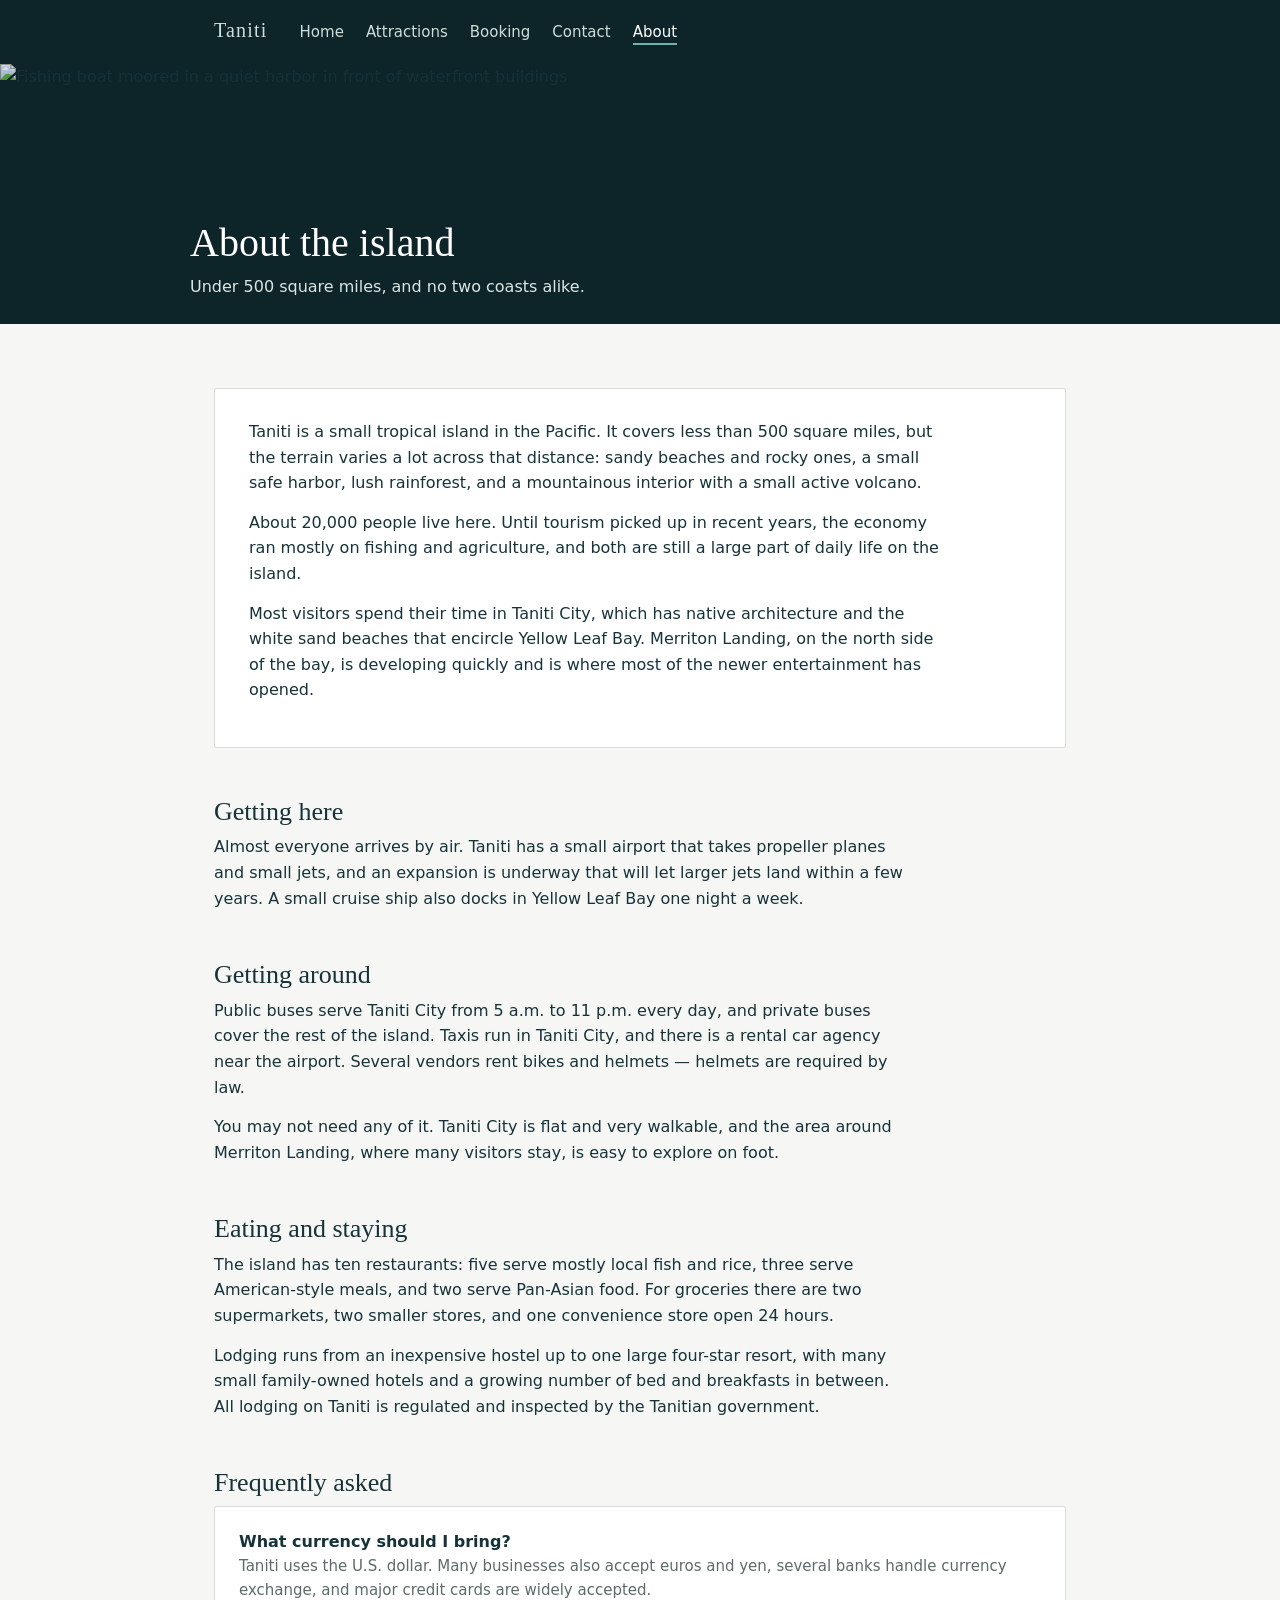
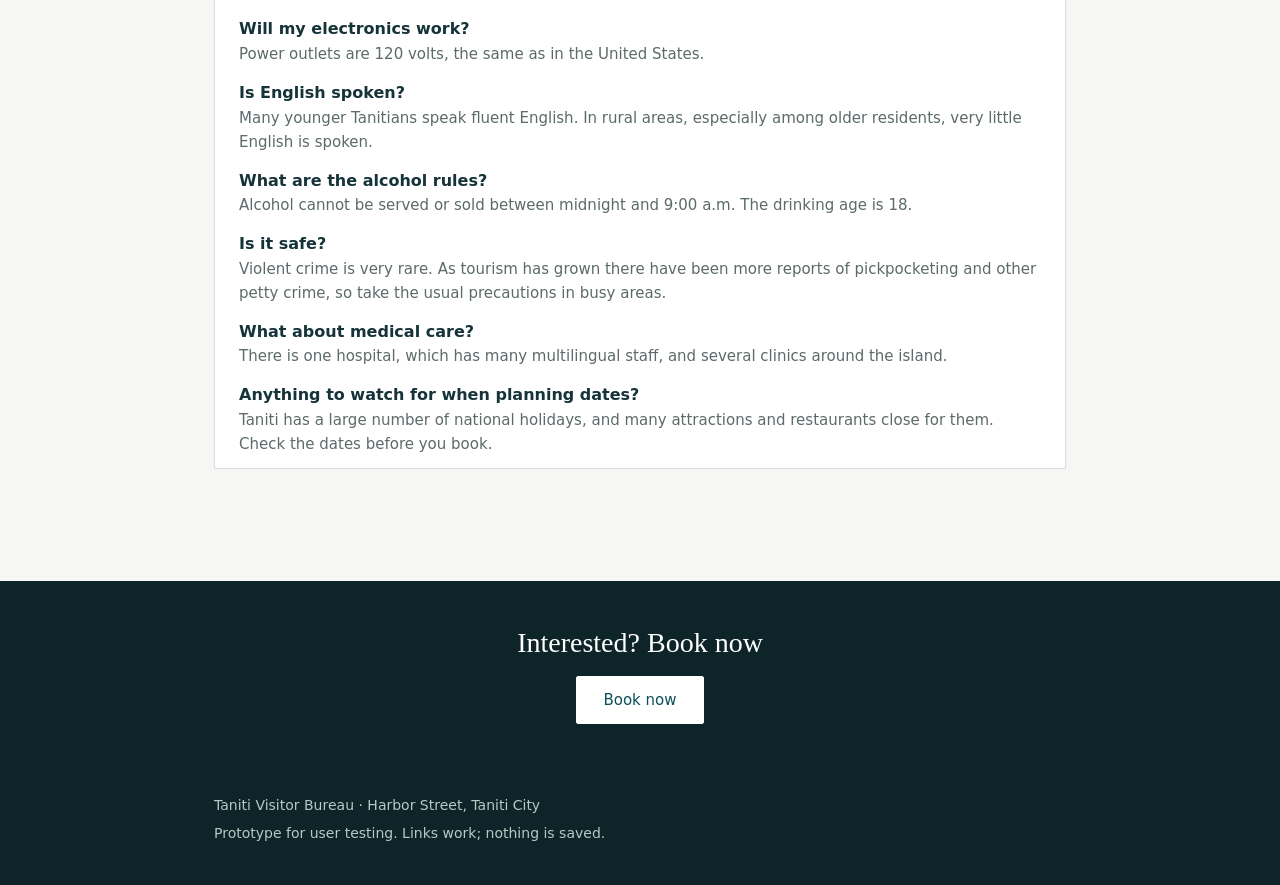
==== about.html @ 1b7559dd "push code" ====
<!DOCTYPE html>
<html lang="en">
<head>
<meta charset="utf-8">
<meta name="viewport" content="width=device-width, initial-scale=1">
<title>About the island &mdash; Taniti</title>
<link rel="stylesheet" href="style.css">
</head>
<body>

<header class="site-header">
  <div class="inner">
    <a class="wordmark" href="index.html">Taniti</a>
    <nav>
      <ul>
        <li><a href="index.html">Home</a></li>
        <li><a href="attractions.html">Attractions</a></li>
        <li><a href="booking.html">Booking</a></li>
        <li><a href="contact.html">Contact</a></li>
        <li><a href="about.html" aria-current="page">About</a></li>
      </ul>
    </nav>
  </div>
</header>

<div class="banner">
  <img src="https://images.pexels.com/photos/30660280/pexels-photo-30660280.jpeg?auto=compress&cs=tinysrgb&w=1400" alt="Fishing boat moored in a quiet harbor in front of waterfront buildings">
  <div class="banner-text">
    <div class="inner">
      <h1>About the island</h1>
      <p>Under 500 square miles, and no two coasts alike.</p>
    </div>
  </div>
</div>

<main class="page">

  <div class="prose">
    <p>Taniti is a small tropical island in the Pacific. It covers less than 500 square miles, but the terrain varies a lot across that distance: sandy beaches and rocky ones, a small safe harbor, lush rainforest, and a mountainous interior with a small active volcano.</p>

    <p>About 20,000 people live here. Until tourism picked up in recent years, the economy ran mostly on fishing and agriculture, and both are still a large part of daily life on the island.</p>

    <p>Most visitors spend their time in Taniti City, which has native architecture and the white sand beaches that encircle Yellow Leaf Bay. Merriton Landing, on the north side of the bay, is developing quickly and is where most of the newer entertainment has opened.</p>
  </div>

  <h2>Getting here</h2>
  <p>Almost everyone arrives by air. Taniti has a small airport that takes propeller planes and small jets, and an expansion is underway that will let larger jets land within a few years. A small cruise ship also docks in Yellow Leaf Bay one night a week.</p>

  <h2>Getting around</h2>
  <p>Public buses serve Taniti City from 5 a.m. to 11 p.m. every day, and private buses cover the rest of the island. Taxis run in Taniti City, and there is a rental car agency near the airport. Several vendors rent bikes and helmets &mdash; helmets are required by law.</p>
  <p>You may not need any of it. Taniti City is flat and very walkable, and the area around Merriton Landing, where many visitors stay, is easy to explore on foot.</p>

  <h2>Eating and staying</h2>
  <p>The island has ten restaurants: five serve mostly local fish and rice, three serve American-style meals, and two serve Pan-Asian food. For groceries there are two supermarkets, two smaller stores, and one convenience store open 24 hours.</p>
  <p>Lodging runs from an inexpensive hostel up to one large four-star resort, with many small family-owned hotels and a growing number of bed and breakfasts in between. All lodging on Taniti is regulated and inspected by the Tanitian government.</p>

  <h2>Frequently asked</h2>

  <div class="also">
    <dl>
      <dt>What currency should I bring?</dt>
      <dd>Taniti uses the U.S. dollar. Many businesses also accept euros and yen, several banks handle currency exchange, and major credit cards are widely accepted.</dd>

      <dt>Will my electronics work?</dt>
      <dd>Power outlets are 120 volts, the same as in the United States.</dd>

      <dt>Is English spoken?</dt>
      <dd>Many younger Tanitians speak fluent English. In rural areas, especially among older residents, very little English is spoken.</dd>

      <dt>What are the alcohol rules?</dt>
      <dd>Alcohol cannot be served or sold between midnight and 9:00 a.m. The drinking age is 18.</dd>

      <dt>Is it safe?</dt>
      <dd>Violent crime is very rare. As tourism has grown there have been more reports of pickpocketing and other petty crime, so take the usual precautions in busy areas.</dd>

      <dt>What about medical care?</dt>
      <dd>There is one hospital, which has many multilingual staff, and several clinics around the island.</dd>

      <dt>Anything to watch for when planning dates?</dt>
      <dd>Taniti has a large number of national holidays, and many attractions and restaurants close for them. Check the dates before you book.</dd>
    </dl>
  </div>

</main>

<section class="cta">
  <h2>Interested? Book now</h2>
  <a class="button button-light" href="booking.html">Book now</a>
</section>

<footer class="site-footer">
  <div class="inner">
    <p>Taniti Visitor Bureau &middot; Harbor Street, Taniti City</p>
    <p>Prototype for user testing. Links work; nothing is saved.</p>
  </div>
</footer>

</body>
</html>
---- style.css ----
:root {
  --ink: #16333a;
  --deep: #0d2429;
  --sea: #0e6b73;
  --sea-dark: #0a5057;
  --paper: #f6f7f4;
  --line: #d7ddd8;
  --muted: #5c6b6a;
}

* {
  box-sizing: border-box;
}

body {
  margin: 0;
  font-family: system-ui, -apple-system, "Segoe UI", Arial, sans-serif;
  font-size: 16px;
  line-height: 1.6;
  color: var(--ink);
  background: var(--paper);
}

h1, h2, h3 {
  font-family: Georgia, "Iowan Old Style", "Times New Roman", serif;
  font-weight: 400;
  line-height: 1.25;
}

p {
  margin: 0 0 14px;
  max-width: 68ch;
}

a {
  color: var(--sea-dark);
}

img {
  display: block;
}

/* Header and navigation */

.site-header {
  background: var(--deep);
  color: #fff;
}

.site-header .inner {
  max-width: 900px;
  margin: 0 auto;
  padding: 14px 24px;
  display: flex;
  flex-wrap: wrap;
  align-items: baseline;
  gap: 8px 32px;
}

.wordmark {
  font-family: Georgia, "Iowan Old Style", serif;
  font-size: 20px;
  letter-spacing: 0.06em;
  color: #fff;
  text-decoration: none;
}

.site-header ul {
  list-style: none;
  display: flex;
  flex-wrap: wrap;
  gap: 22px;
  margin: 0;
  padding: 0;
  font-size: 15px;
}

.site-header a {
  color: #cfded9;
  text-decoration: none;
  padding-bottom: 2px;
  border-bottom: 2px solid transparent;
}

.site-header a:hover,
.site-header a:focus {
  color: #fff;
  border-bottom-color: #6fb3ab;
}

.site-header a[aria-current="page"] {
  color: #fff;
  border-bottom-color: #6fb3ab;
}

/* Banner */

.banner {
  position: relative;
  background: var(--deep);
}

.banner img {
  width: 100%;
  height: 260px;
  object-fit: cover;
  opacity: 0.85;
}

.banner.tall img {
  height: 380px;
}

.banner-text {
  position: absolute;
  left: 0;
  right: 0;
  bottom: 0;
  padding: 60px 24px 24px;
  background: linear-gradient(to bottom, rgba(13, 36, 41, 0), rgba(13, 36, 41, 0.85));
}

.banner-text .inner {
  max-width: 900px;
  margin: 0 auto;
}

.banner h1 {
  margin: 0;
  font-size: 40px;
  color: #fff;
}

.banner p {
  margin: 6px 0 0;
  color: #dbe7e3;
  max-width: 46ch;
}

/* Layout */

.page {
  max-width: 900px;
  margin: 0 auto;
  padding: 40px 24px 64px;
}

h2 {
  font-size: 26px;
  margin: 48px 0 6px;
}

h2:first-child {
  margin-top: 0;
}

.lede {
  color: var(--muted);
  margin-bottom: 24px;
}

.center {
  text-align: center;
}

/* Buttons */

.button {
  display: inline-block;
  background: var(--sea);
  color: #fff;
  border: 1px solid var(--sea);
  padding: 11px 26px;
  font-size: 15px;
  font-family: inherit;
  text-decoration: none;
  cursor: pointer;
  border-radius: 2px;
}

.button:hover,
.button:focus {
  background: var(--sea-dark);
  border-color: var(--sea-dark);
}

.button-light {
  background: #fff;
  color: var(--sea-dark);
  border-color: #fff;
}

.button-light:hover,
.button-light:focus {
  background: #e6efec;
  border-color: #e6efec;
  color: var(--sea-dark);
}

.button-wide {
  display: block;
  width: 100%;
  padding: 15px;
  text-align: center;
  font-size: 16px;
  margin-top: 28px;
}

/* Cards */

.grid {
  display: grid;
  grid-template-columns: 1fr 1fr;
  gap: 24px;
  margin-top: 8px;
}

.card {
  background: #fff;
  border: 1px solid var(--line);
  border-radius: 2px;
  overflow: hidden;
}

.card img {
  width: 100%;
  height: 190px;
  object-fit: cover;
}

.card-body {
  padding: 16px 18px 18px;
}

.card h3 {
  margin: 0 0 6px;
  font-size: 19px;
}

.card p {
  margin: 0;
  color: var(--muted);
  font-size: 15px;
}

/* Attraction blocks */

.feature {
  background: #fff;
  border: 1px solid var(--line);
  border-radius: 2px;
  overflow: hidden;
  margin-bottom: 28px;
}

.feature img {
  width: 100%;
  height: 300px;
  object-fit: cover;
}

.feature-body {
  padding: 22px 24px 24px;
}

.feature h3 {
  margin: 0 0 8px;
  font-size: 23px;
}

.meta {
  color: var(--muted);
  font-size: 14px;
  margin-bottom: 10px;
}

/* Reviews */

.review {
  border-left: 3px solid var(--sea);
  padding: 2px 0 2px 18px;
  margin-bottom: 22px;
}

.review p {
  margin: 0 0 6px;
}

.review cite {
  font-style: normal;
  font-size: 14px;
  color: var(--muted);
}

/* Panels, forms, calendar */

.panel {
  background: #fff;
  border: 1px solid var(--line);
  border-radius: 2px;
  padding: 22px 24px;
  margin-top: 24px;
}

.panel h3 {
  margin: 0 0 6px;
  font-size: 20px;
}

fieldset {
  border: 1px solid var(--line);
  background: #fff;
  border-radius: 2px;
  padding: 26px 28px 12px;
  margin: 24px 0 0;
}

legend {
  font-family: Georgia, serif;
  font-size: 18px;
  padding: 0 8px;
}

.field {
  display: flex;
  align-items: flex-start;
  gap: 18px;
  margin-bottom: 18px;
}

.field label {
  width: 130px;
  padding-top: 8px;
  flex-shrink: 0;
  font-size: 15px;
}

.field input,
.field textarea {
  flex: 1;
  border: 1px solid #b9c4be;
  border-radius: 2px;
  padding: 9px 10px;
  font-family: inherit;
  font-size: 15px;
  background: #fdfdfc;
}

.field input:focus,
.field textarea:focus {
  outline: 2px solid var(--sea);
  outline-offset: 1px;
}

.field textarea {
  height: 110px;
}

.calendar table {
  width: 100%;
  border-collapse: collapse;
  font-size: 15px;
}

.calendar caption {
  font-family: Georgia, serif;
  font-size: 18px;
  text-align: left;
  margin-bottom: 14px;
}

.calendar th {
  padding: 9px 4px;
  text-align: center;
  font-weight: 600;
  font-size: 13px;
  color: var(--muted);
}

.calendar td {
  padding: 0;
  position: relative;
  text-align: center;
  border: 1px solid #eceeea;
}

/* Radio inputs drive selection; the label is what you see and click. */

.calendar input,
.times input {
  position: absolute;
  opacity: 0;
  width: 1px;
  height: 1px;
  margin: 0;
}

.calendar label {
  display: block;
  padding: 10px 4px;
  cursor: pointer;
}

.calendar label:hover {
  background: #e8f1ef;
}

.calendar input:checked + label {
  background: var(--sea);
  color: #fff;
  font-weight: 600;
}

.calendar input:focus-visible + label {
  outline: 2px solid var(--sea);
  outline-offset: -3px;
}

.calendar .past {
  display: block;
  padding: 10px 4px;
  color: #b6bfba;
  background: #fafbfa;
}

.times {
  display: grid;
  grid-template-columns: repeat(3, 1fr);
  gap: 12px;
  margin-top: 20px;
}

.slot {
  position: relative;
}

.times label {
  display: block;
  border: 1px solid #b9c4be;
  border-radius: 2px;
  background: #fff;
  padding: 12px;
  text-align: center;
  font-size: 15px;
  color: var(--ink);
  cursor: pointer;
}

.times label:hover {
  border-color: var(--sea);
  background: #e8f1ef;
}

.times input:checked + label {
  background: var(--sea);
  border-color: var(--sea);
  color: #fff;
}

.times input:focus-visible + label {
  outline: 2px solid var(--sea);
  outline-offset: 2px;
}

/* Prose block and closing call to action */

.prose {
  background: #fff;
  border: 1px solid var(--line);
  border-radius: 2px;
  padding: 30px 34px;
  margin-top: 24px;
}

.cta {
  background: var(--deep);
  color: #fff;
  text-align: center;
  padding: 44px 24px;
  margin-top: 48px;
}

.cta h2 {
  margin: 0 0 16px;
  color: #fff;
  font-size: 28px;
}

/* Credits */

.credits li {
  margin-bottom: 16px;
  padding-left: 34px;
  text-indent: -34px;
  max-width: 78ch;
  font-size: 15px;
}

.credits ul {
  list-style: none;
  padding: 0;
}

/* Footer */

.site-footer {
  background: var(--deep);
  color: #b8c9c4;
  font-size: 14px;
}

.site-footer .inner {
  max-width: 900px;
  margin: 0 auto;
  padding: 26px 24px 34px;
}

.site-footer a {
  color: #dbe7e3;
}

.site-footer p {
  margin: 0 0 6px;
  max-width: none;
}

/* Responsive */

@media (max-width: 620px) {
  .grid {
    grid-template-columns: 1fr;
  }

  .banner h1 {
    font-size: 30px;
  }

  .banner img {
    height: 200px;
  }

  .banner.tall img {
    height: 260px;
  }

  .field {
    flex-direction: column;
    gap: 4px;
  }

  .field label {
    width: auto;
    padding-top: 0;
  }

  .times {
    grid-template-columns: 1fr 1fr;
  }

  .prose {
    padding: 22px;
  }
}

/* Search bar */

.search {
  display: flex;
  flex-wrap: wrap;
  gap: 10px;
  align-items: center;
  background: #fff;
  border: 1px solid var(--line);
  border-radius: 2px;
  padding: 16px 18px;
  margin-bottom: 32px;
}

.search label {
  font-size: 15px;
  flex-shrink: 0;
}

.search input {
  flex: 1;
  min-width: 180px;
  border: 1px solid #b9c4be;
  border-radius: 2px;
  padding: 9px 10px;
  font-family: inherit;
  font-size: 15px;
  background: #fdfdfc;
}

.search input:focus {
  outline: 2px solid var(--sea);
  outline-offset: 1px;
}

.search .button {
  padding: 9px 22px;
}

.price {
  font-family: Georgia, serif;
  font-size: 19px;
  color: var(--sea-dark);
  margin: 0 0 8px;
}

/* Compact list of other activities */

.also {
  background: #fff;
  border: 1px solid var(--line);
  border-radius: 2px;
  padding: 8px 24px 12px;
}

.also dl {
  margin: 0;
}

.also dt {
  font-weight: 600;
  margin-top: 14px;
}

.also dd {
  margin: 0;
  color: var(--muted);
  font-size: 15px;
}

.field input[type="number"] {
  flex: 0 0 110px;
}

.note {
  color: var(--muted);
  font-size: 14px;
}
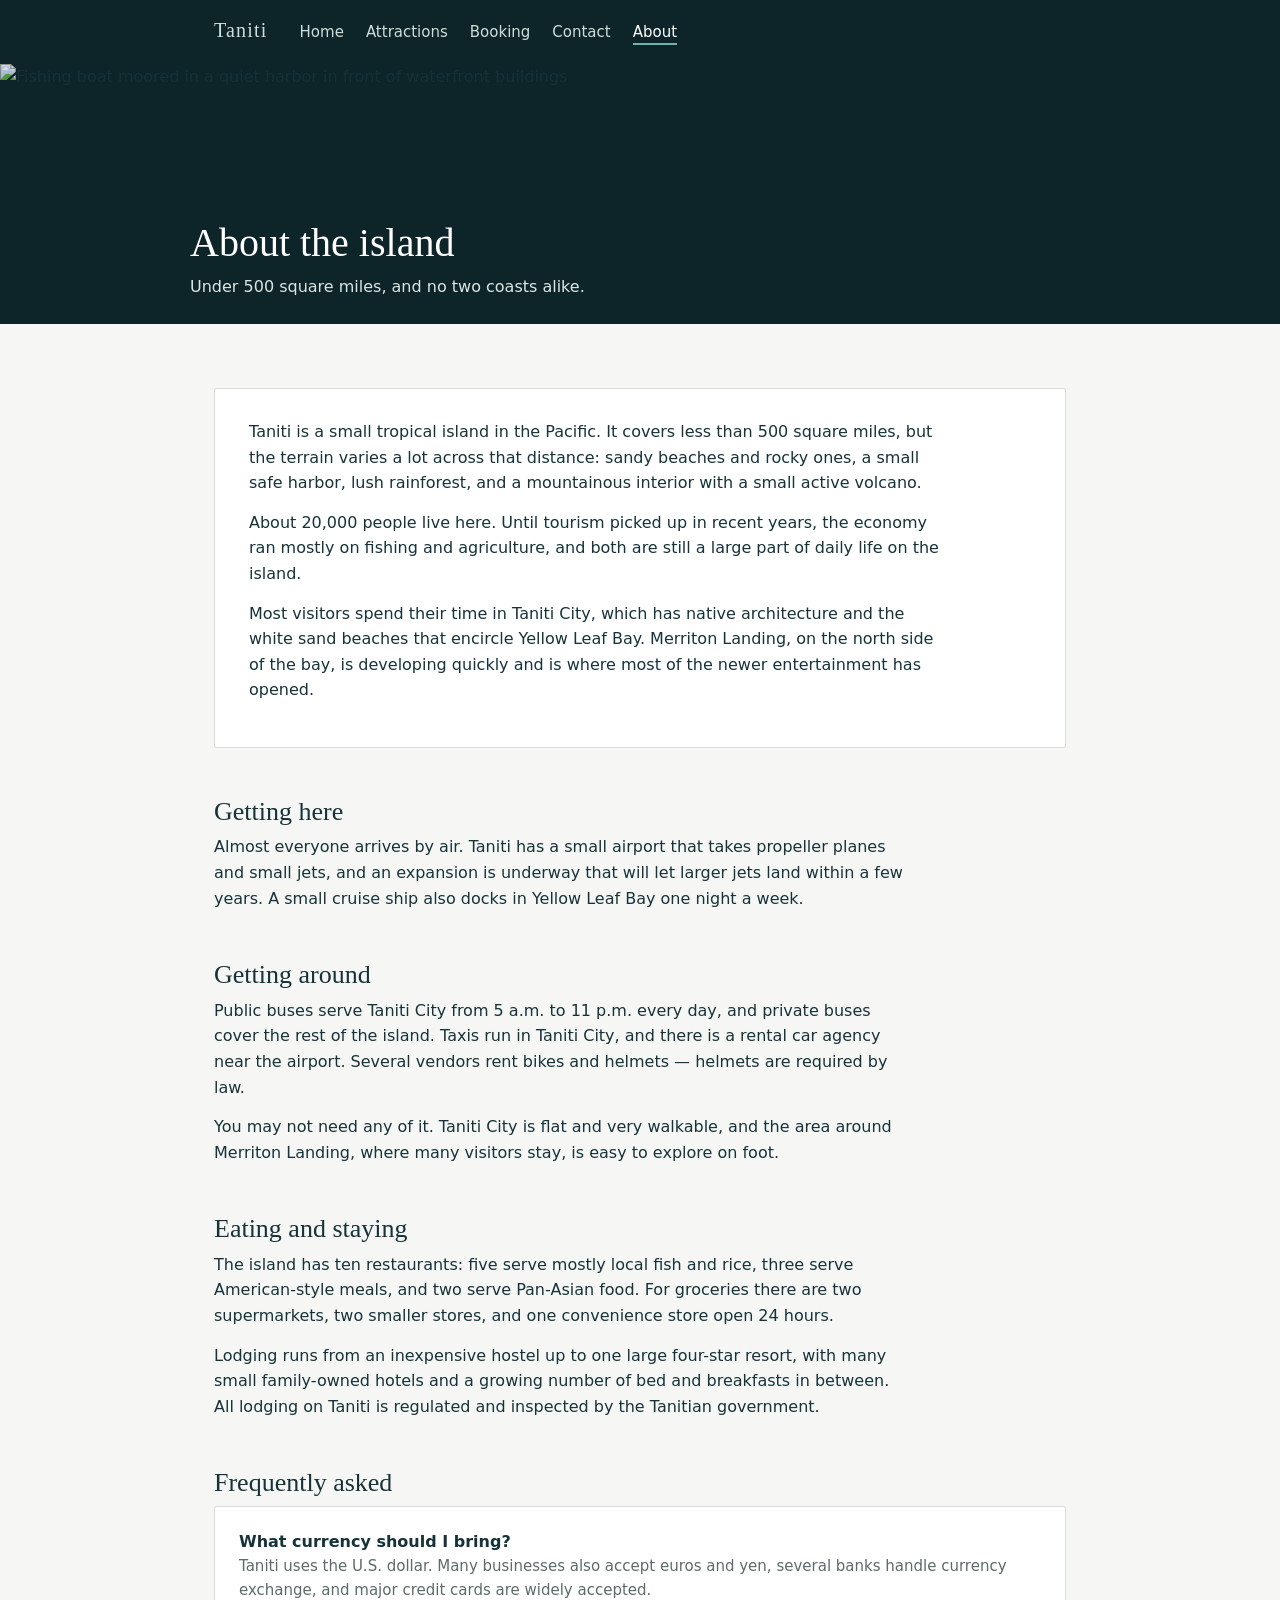
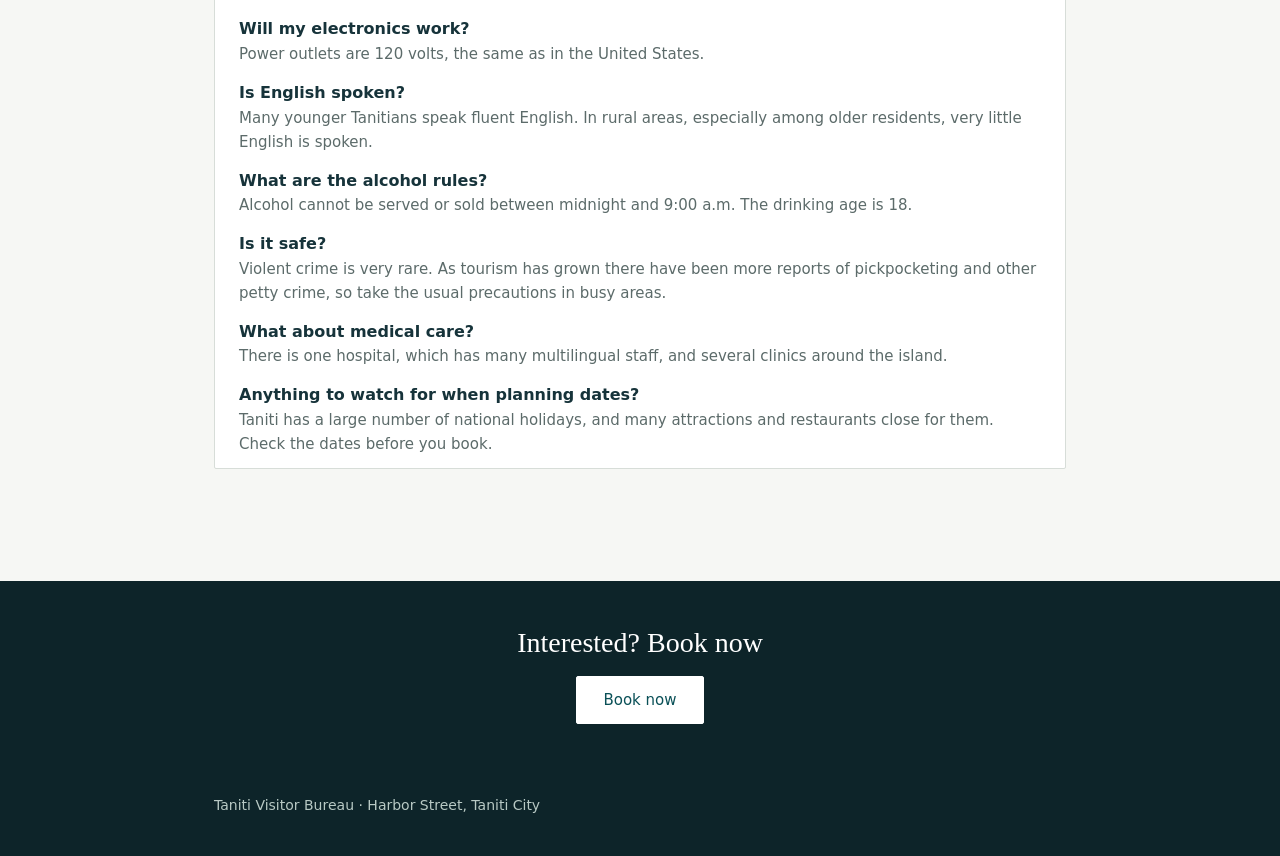
==== commit 78b420f0: "update footer" ====
--- a/about.html
+++ b/about.html
@@ -91,7 +91,6 @@
 <footer class="site-footer">
   <div class="inner">
     <p>Taniti Visitor Bureau &middot; Harbor Street, Taniti City</p>
-    <p>Prototype for user testing. Links work; nothing is saved.</p>
   </div>
 </footer>
 
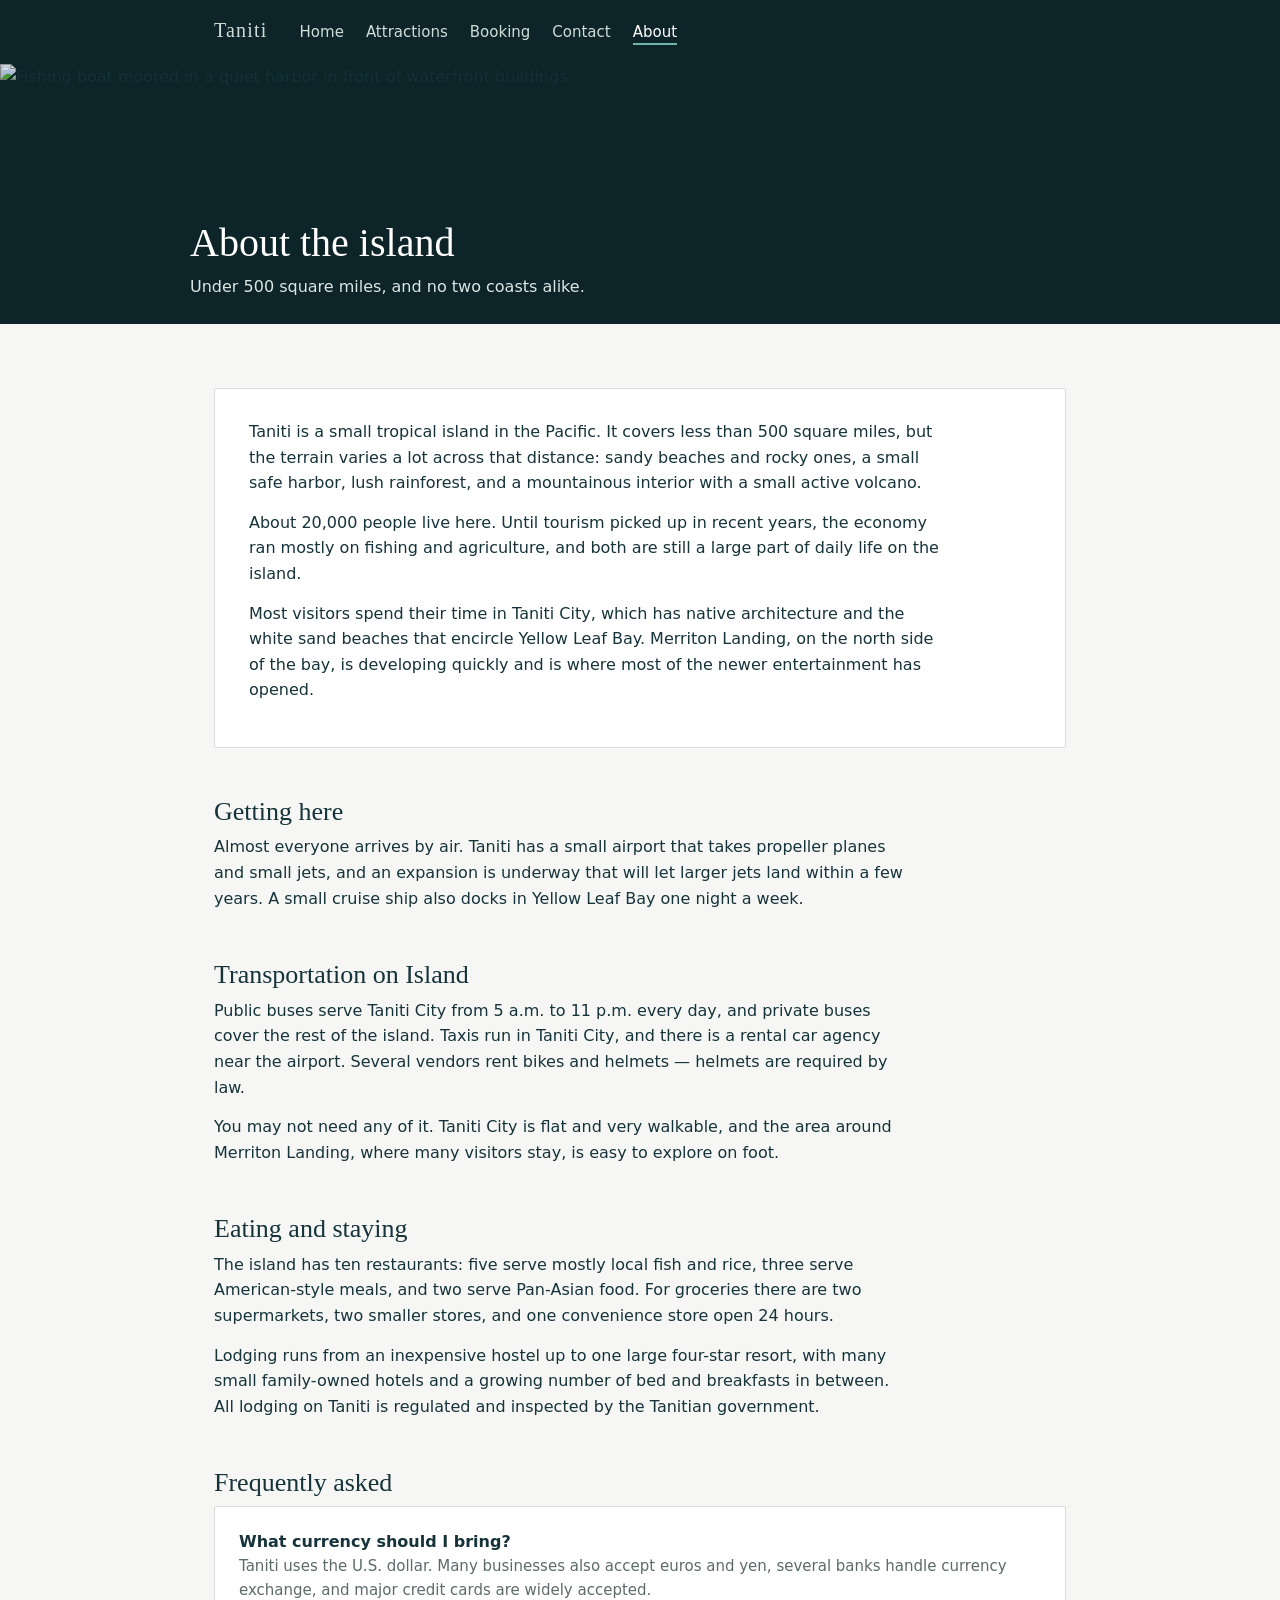
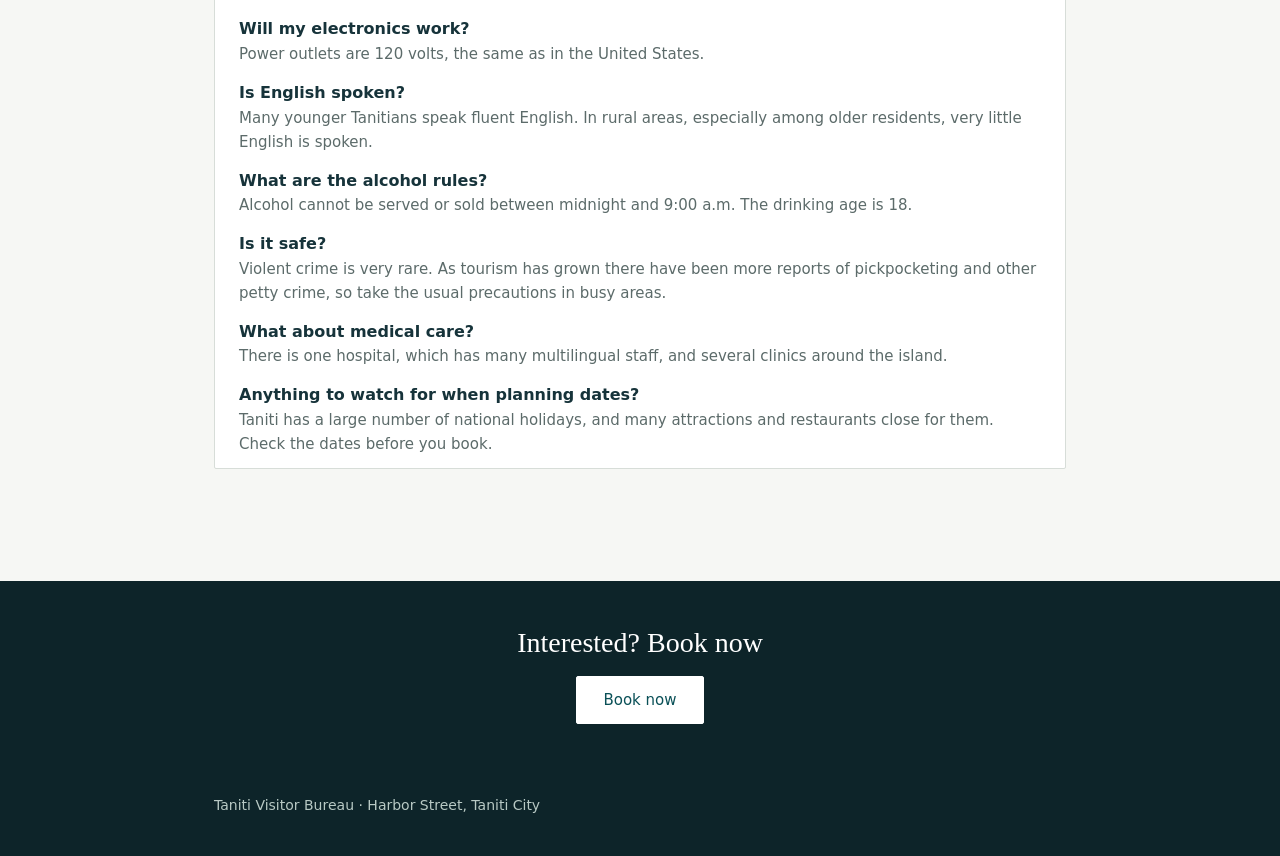
==== commit a6afe539: "Updates based on user feedback" ====
--- a/about.html
+++ b/about.html
@@ -46,7 +46,7 @@
   <h2>Getting here</h2>
   <p>Almost everyone arrives by air. Taniti has a small airport that takes propeller planes and small jets, and an expansion is underway that will let larger jets land within a few years. A small cruise ship also docks in Yellow Leaf Bay one night a week.</p>
 
-  <h2>Getting around</h2>
+  <h2>Transportation on Island</h2>
   <p>Public buses serve Taniti City from 5 a.m. to 11 p.m. every day, and private buses cover the rest of the island. Taxis run in Taniti City, and there is a rental car agency near the airport. Several vendors rent bikes and helmets &mdash; helmets are required by law.</p>
   <p>You may not need any of it. Taniti City is flat and very walkable, and the area around Merriton Landing, where many visitors stay, is easy to explore on foot.</p>
 
--- a/style.css
+++ b/style.css
@@ -206,6 +206,23 @@
   margin-top: 28px;
 }
 
+.confirmation {
+  background: #e8f1ef;
+  border: 1px solid #9bc2ba;
+  border-left: 4px solid var(--sea);
+  padding: 16px 20px;
+  margin-top: 20px;
+}
+
+.confirmation h3 {
+  margin: 0 0 4px;
+  font-size: 20px;
+}
+
+.confirmation p {
+  margin: 0;
+}
+
 /* Cards */
 
 .grid {
@@ -350,6 +367,17 @@
 .field textarea:focus {
   outline: 2px solid var(--sea);
   outline-offset: 1px;
+}
+
+.field input:user-invalid,
+.field textarea:user-invalid {
+  border-color: #b64b4b;
+  background: #fff8f8;
+}
+
+.field input:user-valid,
+.field textarea:user-valid {
+  border-color: #4f8b7c;
 }
 
 .field textarea {
